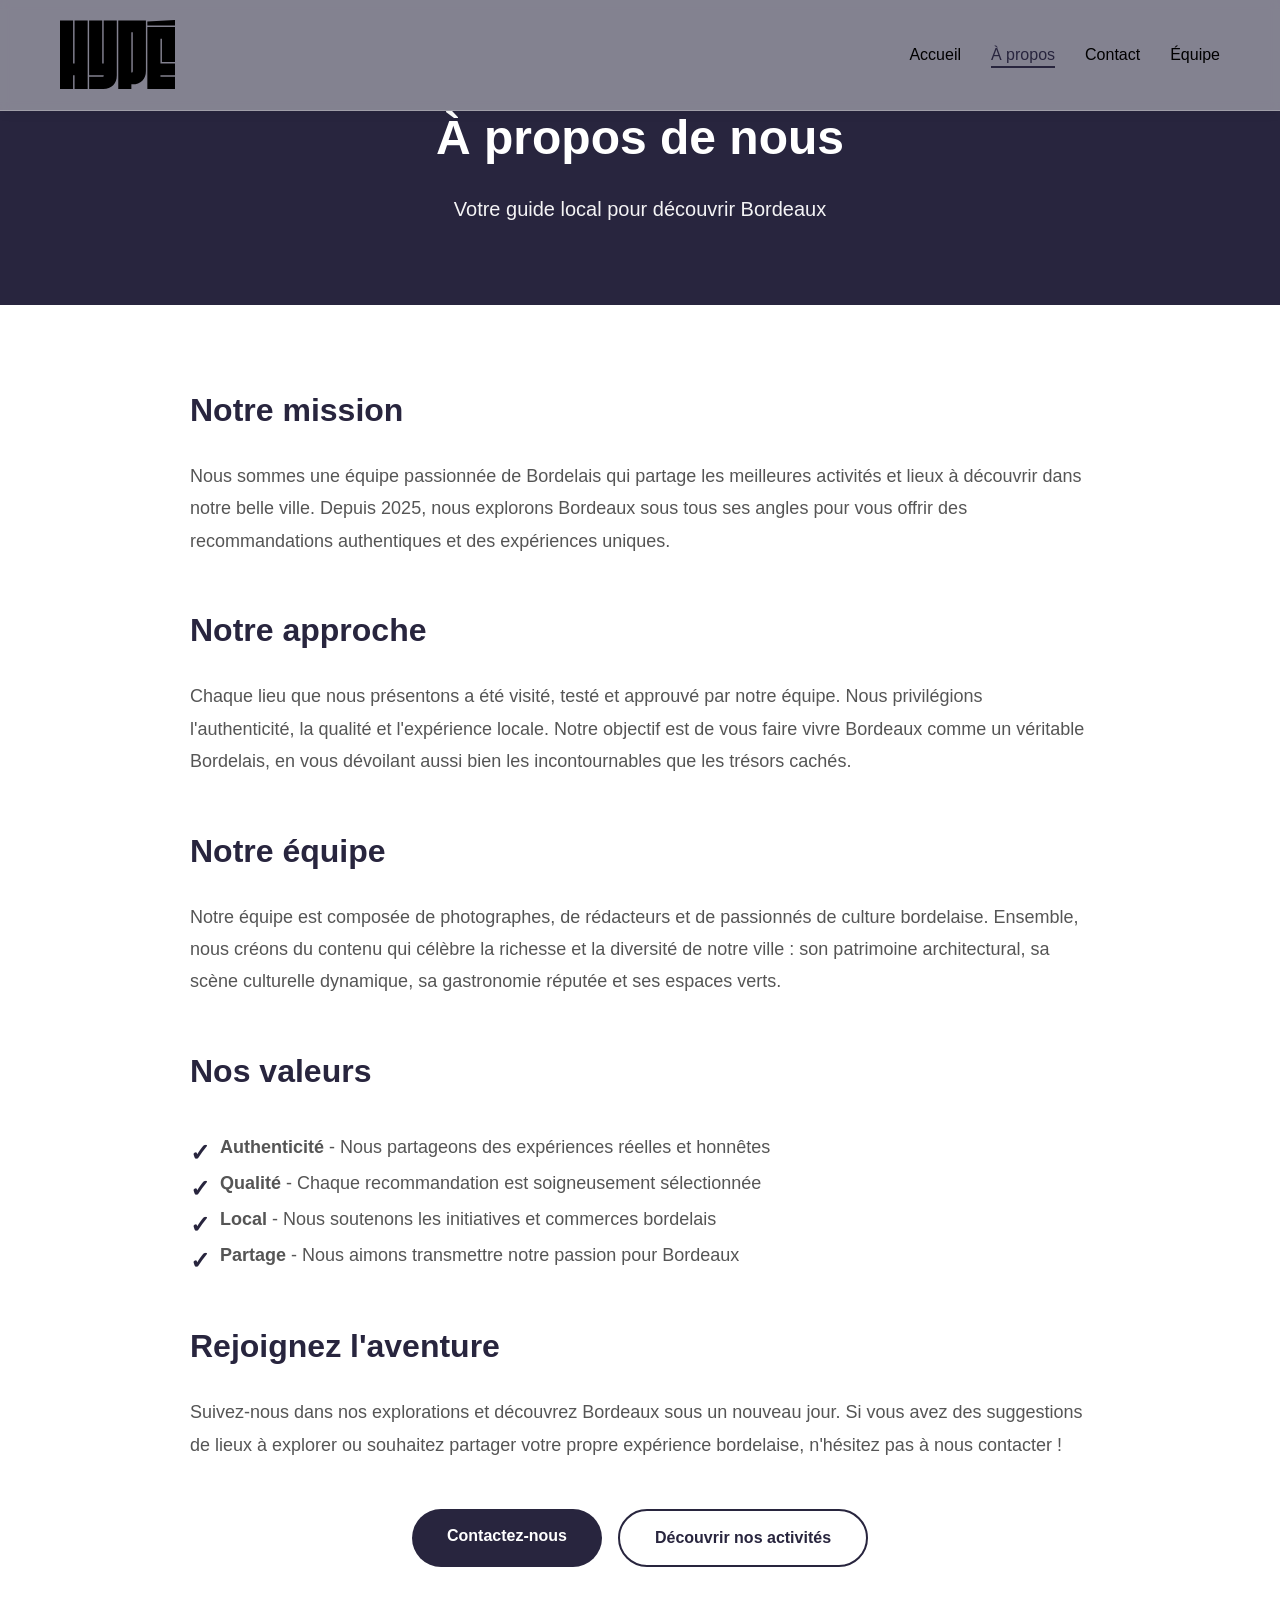
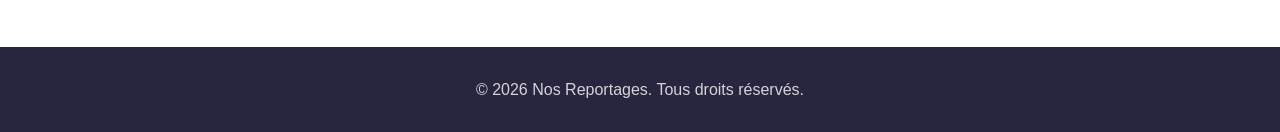
==== about.html @ 266dbe1a "Add main pages and reportages for Bordeaux Activités - Created 'about.html' for information about th" ====
<!DOCTYPE html>
<html lang="fr">
<head>
    <meta charset="UTF-8">
    <meta name="viewport" content="width=device-width, initial-scale=1.0">
    <title>À propos - Bordeaux Activités</title>
    <link rel="stylesheet" href="assets/css/style.css">
</head>
<body>
    <header>
        <div class="container">
            <a href="index.html" class="logo">
                <img src="assets/images/logo/nnoir.svg" alt="Logo Bordeaux Activités" class="logo-light">
                <img src="assets/images/logo/bblanc.svg" alt="Logo Bordeaux Activités" class="logo-dark">
            </a>
            <nav>
                <ul>
                    <li><a href="index.html" class="">Accueil</a></li>
                    <li><a href="about.html" class="active">À propos</a></li>
                    <li><a href="contact.html" class="">Contact</a></li>
                    <li><a href="teams.html" class="">Équipe</a></li>
                </ul>
            </nav>
    </header>
    <script>
        const themeToggle = document.getElementById('themeToggle');
        const html = document.documentElement;

        const savedTheme = localStorage.getItem('theme') || 'light';
        html.setAttribute('data-theme', savedTheme);

        if (themeToggle) {
            themeToggle.addEventListener('click', () => {
                const currentTheme = html.getAttribute('data-theme');
                const newTheme = currentTheme === 'light' ? 'dark' : 'light';
                html.setAttribute('data-theme', newTheme);
                localStorage.setItem('theme', newTheme);
            });
        }
    </script>

    <section class="page-hero">
        <div class="hero-content">
            <h2>À propos de nous</h2>
            <p>Votre guide local pour découvrir Bordeaux</p>
        </div>
    </section>

    <section class="page-content">
        <div class="container">
            <div class="content-wrapper">
                <h3>Notre mission</h3>
                <p>Nous sommes une équipe passionnée de Bordelais qui partage les meilleures activités et lieux à découvrir dans notre belle ville. Depuis 2025, nous explorons Bordeaux sous tous ses angles pour vous offrir des recommandations authentiques et des expériences uniques.</p>

                <h3>Notre approche</h3>
                <p>Chaque lieu que nous présentons a été visité, testé et approuvé par notre équipe. Nous privilégions l'authenticité, la qualité et l'expérience locale. Notre objectif est de vous faire vivre Bordeaux comme un véritable Bordelais, en vous dévoilant aussi bien les incontournables que les trésors cachés.</p>

                <h3>Notre équipe</h3>
                <p>Notre équipe est composée de photographes, de rédacteurs et de passionnés de culture bordelaise. Ensemble, nous créons du contenu qui célèbre la richesse et la diversité de notre ville : son patrimoine architectural, sa scène culturelle dynamique, sa gastronomie réputée et ses espaces verts.</p>

                <h3>Nos valeurs</h3>
                <ul class="values-list">
                    <li><strong>Authenticité</strong> - Nous partageons des expériences réelles et honnêtes</li>
                    <li><strong>Qualité</strong> - Chaque recommandation est soigneusement sélectionnée</li>
                    <li><strong>Local</strong> - Nous soutenons les initiatives et commerces bordelais</li>
                    <li><strong>Partage</strong> - Nous aimons transmettre notre passion pour Bordeaux</li>
                </ul>

                <h3>Rejoignez l'aventure</h3>
                <p>Suivez-nous dans nos explorations et découvrez Bordeaux sous un nouveau jour. Si vous avez des suggestions de lieux à explorer ou souhaitez partager votre propre expérience bordelaise, n'hésitez pas à nous contacter !</p>

                <div class="cta-box">
                    <a href="contact.html" class="btn btn-primary">Contactez-nous</a>
                    <a href="index.html" class="btn btn-secondary">Découvrir nos activités</a>
                </div>
            </div>
        </div>
    </section>

    <footer>
        <div class="container">
            <p>&copy; 2026 Nos Reportages. Tous droits réservés.</p>
        </div>
    </footer>
</body>
</html>
---- assets/css/style.css ----
/* Reset et styles de base */
* {
    margin: 0;
    padding: 0;
    box-sizing: border-box;
}

:root {
    --primary-color: #28253e;
    --secondary-color: #28253e;
    --accent-color: #28253e;
    --dark-bg: #28253e;
    --light-bg: #faf8f5;
    --text-color: #4a4a4a;
    --text-light: #999999;
}

[data-theme="dark"] {
    --primary-color: #28253e;
    --secondary-color: #ff5252;
    --accent-color: #28253e;
    --dark-bg: #2c2c2c;
    --light-bg: #1a1a1a;
    --text-color: #e0e0e0;
    --text-light: #b0b0b0;
}

body {
    font-family: 'Segoe UI', Tahoma, Geneva, Verdana, sans-serif;
    line-height: 1.6;
    color: var(--text-color);
    background-color: var(--light-bg);
    transition: background-color 0.3s, color 0.3s;
}

.container {
    max-width: 1200px;
    margin: 0 auto;
    padding: 0 20px;
}

/* Header */
header {
    position: fixed;
    top: 0;
    left: 0;
    width: 100%;
    background: rgba(255, 255, 255, 0.428);
    color: var(--text-color);
    padding: 20px 0;
    box-shadow: 0 2px 10px rgba(0,0,0,0.08);
    border-bottom: 1px solid rgba(229, 229, 229, 0.3);
    transition: background-color 0.3s, border-color 0.3s;
    z-index: 1000;
    backdrop-filter: blur(5px);
    -webkit-backdrop-filter: blur(5);
}

[data-theme="dark"] header {
    background: rgba(26, 26, 26, 0.6);
    border-bottom-color: rgba(68, 68, 68, 0.3);
    box-shadow: 0 2px 10px rgba(0,0,0,0.3);
}

header .container {
    display: flex;
    justify-content: space-between;
    align-items: center;
}

header .logo {
    display: inline-block;
    text-decoration: none;
    overflow: hidden;
    height: 70px;
}

header .logo img {
    height: 69px;
    width: auto;
    display: block;
    transition: opacity 0.3s;

}

header .logo:hover img {
    opacity: 0.8;
}

header .logo .logo-dark {
    display: none;
}

[data-theme="dark"] header .logo .logo-light {
    display: none;
}

[data-theme="dark"] header .logo .logo-dark {
    display: block;
}

.theme-toggle {
    background: none;
    border: 2px solid var(--text-light);
    border-radius: 50px;
    padding: 8px 12px;
    cursor: pointer;
    font-size: 1.2rem;
    transition: all 0.3s;
    display: flex;
    align-items: center;
    gap: 5px;
}

.theme-toggle:hover {
    border-color: var(--primary-color);
    transform: scale(1.05);
}

.theme-toggle .moon {
    display: none;
}

[data-theme="dark"] .theme-toggle .sun {
    display: none;
}

[data-theme="dark"] .theme-toggle .moon {
    display: inline;
}

nav ul {
    display: flex;
    list-style: none;
    gap: 30px;
}

nav a {
    color: black;
    text-decoration: none;
    font-weight: 500;
    transition: color 0.3s, border-bottom 0.3s;
    border-bottom: 2px solid transparent;
    padding-bottom: 3px;
}

nav a:hover {
    color: var(--primary-color);
    border-bottom: 2px solid var(--primary-color);
}

nav a.active {
    color: var(--primary-color);
    border-bottom: 2px solid var(--primary-color);
}

/* Hero Section Plein Écran */
.hero-fullscreen {
    position: relative;
    height: 100vh;
    min-height: 100vh;
    display: flex;
    align-items: center;
    justify-content: center;
    background: url('../images/hero.jpg') center center/cover no-repeat;
    color: white;
    text-align: center;
    overflow: hidden;
}

.hero-overlay {
    position: absolute;
    top: 0;
    left: 0;
    width: 100%;
    height: 100%;
    background: rgba(0, 0, 0, 0.45);
}

.hero-fullscreen .hero-content {
    position: relative;
    z-index: 2;
    max-width: 900px;
    padding: 0 20px;
    
}

.hero-fullscreen .hero-content h2 {
    font-size: 4rem;
    margin-bottom: 1.5rem;
    font-weight: 700;
    letter-spacing: -0.02em;
    animation: fadeInUp 1s ease;
}

.hero-fullscreen .hero-content p {
    font-size: 1.5rem;
    margin-bottom: 2.5rem;
    opacity: 0.95;
    animation: fadeInUp 1s ease 0.2s;
    animation-fill-mode: backwards;
}

.hero-cta {
    display: flex;
    gap: 1rem;
    justify-content: center;
    flex-wrap: wrap;
    animation: fadeInUp 1s ease 0.4s;
    animation-fill-mode: backwards;
}

.scroll-indicator {
    position: absolute;
    bottom: 40px;
    left: 50%;
    transform: translateX(-50%);
    z-index: 2;
    text-decoration: none;
    cursor: pointer;
    display: flex;
    flex-direction: column;
    align-items: center;
    gap: 5px;
}

.scroll-indicator span {
    font-size: 2.5rem;
    color: white;
    opacity: 0.9;
    display: inline-block;
    animation: scrollDown 2s ease-in-out infinite;
}

.scroll-indicator:hover span {
    animation-play-state: paused;
    transform: scale(1.2);
}

@keyframes fadeInUp {
    from {
        opacity: 0;
        transform: translateY(30px);
    }
    to {
        opacity: 1;
        transform: translateY(0);
    }
}

@keyframes scrollDown {
    0% {
        transform: translateY(0);
        opacity: 0.4;
    }
    50% {
        transform: translateY(15px);
        opacity: 1;
    }
    100% {
        transform: translateY(0);
        opacity: 0.4;
    }
}

/* Hero Page Standard */
.page-hero {
    background: var(--dark-bg);
    color: white;
    padding: 100px 0 80px;
    text-align: center;
}

.page-hero .hero-content h2 {
    font-size: 3rem;
    margin-bottom: 1rem;
    font-weight: 700;
}

.page-hero .hero-content p {
    font-size: 1.25rem;
    opacity: 0.95;
}

/* Grille de reportages */
.reportages-grid {
    padding: 60px 0;
}

.reportages-grid h2 {
    text-align: center;
    font-size: 36px;
    margin-bottom: 40px;
    color: var(--dark-bg);
}

.grid {
    display: grid;
    grid-template-columns: repeat(auto-fill, minmax(350px, 1fr));
    gap: 30px;
}

/* Carte de reportage */
.reportage-card {
    background: white;
    border-radius: 12px;
    overflow: hidden;
    box-shadow: 0 4px 15px rgba(0,0,0,0.1);
    transition: transform 0.3s, box-shadow 0.3s, background-color 0.3s;
}

[data-theme="dark"] .reportage-card {
    background: var(--dark-bg);
    box-shadow: 0 4px 15px rgba(0,0,0,0.4);
}

.reportage-card:hover {
    transform: translateY(-5px);
    box-shadow: 0 8px 25px rgba(0,0,0,0.15);
}

.reportage-card a {
    text-decoration: none;
    color: inherit;
    display: block;
}

.card-image {
    width: 100%;
    height: 250px;
    overflow: hidden;
    background: #e0e0e0;
}

.card-image img {
    width: 100%;
    height: 100%;
    object-fit: cover;
    transition: transform 0.3s;
}

.reportage-card:hover .card-image img {
    transform: scale(1.05);
}

.card-content {
    padding: 25px;
}

.card-content h3 {
    font-size: 22px;
    margin-bottom: 12px;
    color: var(--dark-bg);
}

.card-content .date,
.card-content .location {
    font-size: 14px;
    color: var(--text-light);
    display: block;
    margin-bottom: 8px;
}

.card-content .excerpt {
    margin-top: 15px;
    color: #555;
    line-height: 1.5;
}

/* Page de détail du reportage */
.reportage-detail {
    background: white;
    min-height: calc(100vh - 200px);
}

.reportage-header {
    background: var(--dark-bg);
    color: white;
    padding: 40px 0;
}

.back-link {
    color: white;
    text-decoration: none;
    display: inline-block;
    margin-bottom: 20px;
    font-weight: 500;
    transition: opacity 0.3s;
}

.back-link:hover {
    opacity: 0.8;
}

.reportage-header h1 {
    font-size: 42px;
    margin-bottom: 20px;
}

.reportage-meta {
    display: flex;
    gap: 30px;
    font-size: 16px;
    opacity: 0.9;
}

.reportage-featured-image {
    width: 100%;
    height: 500px;
    overflow: hidden;
    background: #e0e0e0;
}

.reportage-featured-image img {
    width: 100%;
    height: 100%;
    object-fit: cover;
}

.reportage-content {
    padding: 60px 0;
}

.reportage-content .description {
    font-size: 18px;
    line-height: 1.8;
    color: #444;
    margin-bottom: 50px;
    max-width: 800px;
}

/* Galerie */
.gallery {
    margin-top: 50px;
}

.gallery h2 {
    font-size: 32px;
    margin-bottom: 30px;
    color: var(--dark-bg);
}

.gallery-grid {
    display: grid;
    grid-template-columns: repeat(auto-fill, minmax(300px, 1fr));
    gap: 20px;
}

.gallery-item {
    aspect-ratio: 4/3;
    overflow: hidden;
    border-radius: 8px;
    background: #e0e0e0;
}

.gallery-item img {
    width: 100%;
    height: 100%;
    object-fit: cover;
    transition: transform 0.3s;
}

.gallery-item:hover img {
    transform: scale(1.05);
}

.reportage-navigation {
    text-align: center;
    padding: 40px 0;
}

.btn {
    display: inline-block;
    padding: 14px 35px;
    border-radius: 30px;
    text-decoration: none;
    font-weight: 600;
    font-size: 16px;
    transition: all 0.3s;
    border: 2px solid transparent;
}

.btn-primary {
    background: white;
    color: var(--dark-bg);
    border-color: white;
}

.btn-primary:hover {
    transform: translateY(-3px);
    box-shadow: 0 8px 20px rgba(255, 255, 255, 0.3);
    background: white;
    border-color: var(--light-bg);
    color: var(--dark-bg);
}

.btn-secondary {
    background: transparent;
    color: white;
    border-color: white;
}

.btn-secondary:hover {
    background: white;
    color: var(--dark-bg);
    transform: translateY(-3px);
    box-shadow: 0 8px 20px rgba(255, 255, 255, 0.3);
}

/* Pages Contenu */
.page-content {
    padding: 80px 0;
    background: white;
}

.content-wrapper {
    max-width: 900px;
    margin: 0 auto;
}

.content-wrapper h3 {
    font-size: 2rem;
    color: var(--dark-bg);
    margin-top: 3rem;
    margin-bottom: 1.5rem;
}

.content-wrapper h3:first-child {
    margin-top: 0;
}

.content-wrapper p {
    font-size: 1.125rem;
    line-height: 1.8;
    color: #555;
    margin-bottom: 1.5rem;
}

.values-list {
    list-style: none;
    margin: 2rem 0;
}

.values-list li {
    font-size: 1.125rem;
    line-height: 2;
    color: #555;
    padding-left: 30px;
    position: relative;
}

.values-list li::before {
    content: '✓';
    position: absolute;
    left: 0;
    color: var(--dark-bg);
    font-weight: bold;
    font-size: 1.5rem;
}

.cta-box {
    display: flex;
    gap: 1rem;
    justify-content: center;
    margin-top: 3rem;
    flex-wrap: wrap;
}

.cta-box .btn {
    background: var(--primary-color);
    color: white;
    border: none;
}

.cta-box .btn-secondary {
    background: transparent;
    color: var(--primary-color);
    border: 2px solid var(--primary-color);
}

.cta-box .btn:hover {
    transform: translateY(-3px);
    box-shadow: 0 8px 20px rgba(255, 107, 107, 0.3);
    background: var(--secondary-color);
}

.cta-box .btn-secondary:hover {
    background: var(--primary-color);
    color: white;
}

/* Page Contact */
.contact-container {
    display: grid;
    grid-template-columns: 1fr 1.5fr;
    gap: 4rem;
    max-width: 1100px;
    margin: 0 auto;
}

.contact-info h3,
.contact-form h3 {
    font-size: 1.75rem;
    color: var(--dark-bg);
    margin-bottom: 2rem;
}

.info-item {
    margin-bottom: 2.5rem;
}

.info-item h4 {
    font-size: 1.125rem;
    color: var(--primary-color);
    margin-bottom: 0.5rem;
    font-weight: 600;
}

.info-item p {
    font-size: 1rem;
    line-height: 1.6;
    color: #555;
}

.info-item a {
    color: var(--primary-color);
    text-decoration: none;
    font-weight: 500;
}

.info-item a:hover {
    text-decoration: underline;
}

/* Formulaire de contact */
.form-group {
    margin-bottom: 1.5rem;
}

.form-group label {
    display: block;
    font-size: 1rem;
    color: var(--dark-bg);
    margin-bottom: 0.5rem;
    font-weight: 500;
}

.form-group input,
.form-group select,
.form-group textarea {
    width: 100%;
    padding: 12px 15px;
    border: 2px solid #e0e0e0;
    border-radius: 8px;
    font-size: 1rem;
    font-family: inherit;
    transition: border-color 0.3s, background-color 0.3s, color 0.3s;
    background: white;
    color: var(--text-color);
}

[data-theme="dark"] .form-group input,
[data-theme="dark"] .form-group select,
[data-theme="dark"] .form-group textarea {
    background: var(--dark-bg);
    border-color: #444;
    color: var(--text-color);
}

.form-group input:focus,
.form-group select:focus,
.form-group textarea:focus {
    outline: none;
    border-color: var(--secondary-color);
}

.form-group textarea {
    resize: vertical;
}

.contact-form .btn-primary {
    background: var(--primary-color);
    color: white;
    border: none;
    cursor: pointer;
    width: 100%;
}

.contact-form .btn-primary:hover {
    transform: translateY(-2px);
    box-shadow: 0 5px 15px var(--dark-bg);
    background: var(--secondary-color);
}

/* Footer */
footer {
    background: var(--dark-bg);
    color: white;
    padding: 30px 0;
    text-align: center;
}

footer p {
    opacity: 0.8;
}

/* Équipe */
.team-section {
    max-width: 900px;
    margin: 80px auto 100px auto;
    font-family: 'Inter', Arial, sans-serif;
    font-size: 2.3rem;
    color: #222;
}

.team-row {
    display: flex;
    align-items: flex-start;
    justify-content: flex-start;
    gap: 60px;
    margin: 60px 0 60px 0;
}

.team-label {
    min-width: 180px;
    font-size: 1.1rem;
    letter-spacing: 0.12em;
    color: #444;
    text-transform: uppercase;
    margin-top: 0.5em;
}

.team-names {
    flex: 1;
    display: flex;
    align-items: center;
    flex-wrap: wrap;
    gap: 0.7em;
}

.team-member {
    position: relative;
    cursor: pointer;
    transition: color 0.2s;
}

.team-member:hover {
    color: var(--primary-color, #e57373);
}

.team-sep {
    font-size: 1.5rem;
    color: #222;
    margin: 0 0.2em;
}

.filiere-hover {
    position: absolute;
    left: 50%;
    top: 110%;
    transform: translateX(-50%);
    background: #fff;
    color: #e57373;
    border: 1px solid #e57373;
    border-radius: 8px;
    padding: 0.2em 0.7em;
    font-size: 1rem;
    white-space: nowrap;
    box-shadow: 0 2px 8px rgba(0,0,0,0.07);
    z-index: 10;
    animation: fadeIn 0.2s;
}

@keyframes fadeIn {
    from { opacity: 0; transform: translateX(-50%) translateY(10px); }
    to { opacity: 1; transform: translateX(-50%) translateY(0); }
}

hr {
    border: none;
    border-top: 2px solid #222;
    margin: 0 0 0 0;
}

/* Responsive */
@media (max-width: 768px) {
    header .container {
        flex-direction: column;
        gap: 15px;
        text-align: center;
    }

    nav ul {
        flex-direction: column;
        gap: 10px;
    }

    .hero-fullscreen {
        height: 100vh;
        min-height: 500px;
    }

    .hero-fullscreen .hero-content h2 {
        font-size: 2.5rem;
    }

    .hero-fullscreen .hero-content p {
        font-size: 1.125rem;
    }

    .hero-cta {
        flex-direction: column;
    }

    .page-hero .hero-content h2 {
        font-size: 2rem;
    }

    .grid {
        grid-template-columns: 1fr;
    }

    .reportage-header h1 {
        font-size: 28px;
    }

    .reportage-featured-image {
        height: 300px;
    }

    .gallery-grid {
        grid-template-columns: 1fr;
    }

    .contact-container {
        grid-template-columns: 1fr;
        gap: 2rem;
    }

    .content-wrapper h3 {
        font-size: 1.5rem;
    }

    .team-section {
        font-size: 1.8rem;
    }

    .team-label {
        font-size: 1rem;
    }

    .team-member {
        font-size: 1.2rem;
    }

    .filiere-hover {
        font-size: 0.9rem;
        padding: 0.2em 0.5em;
    }
}
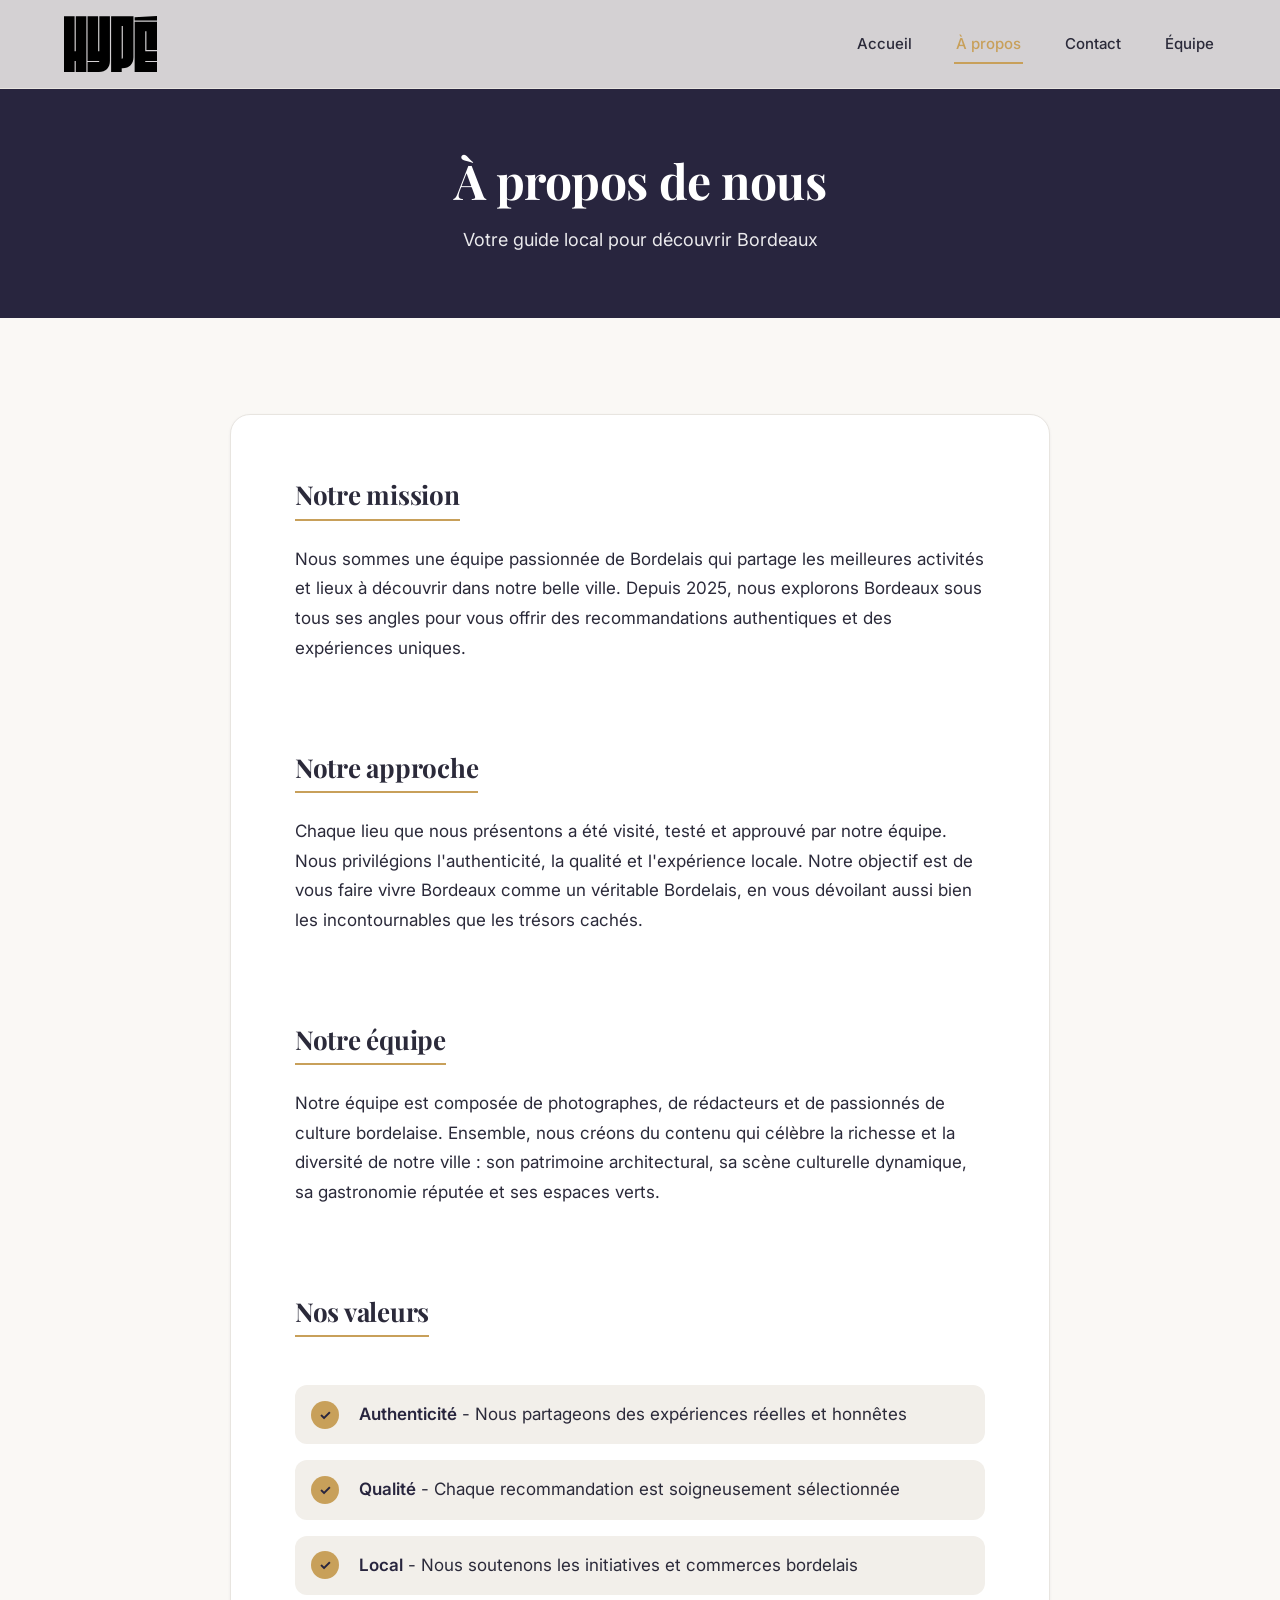
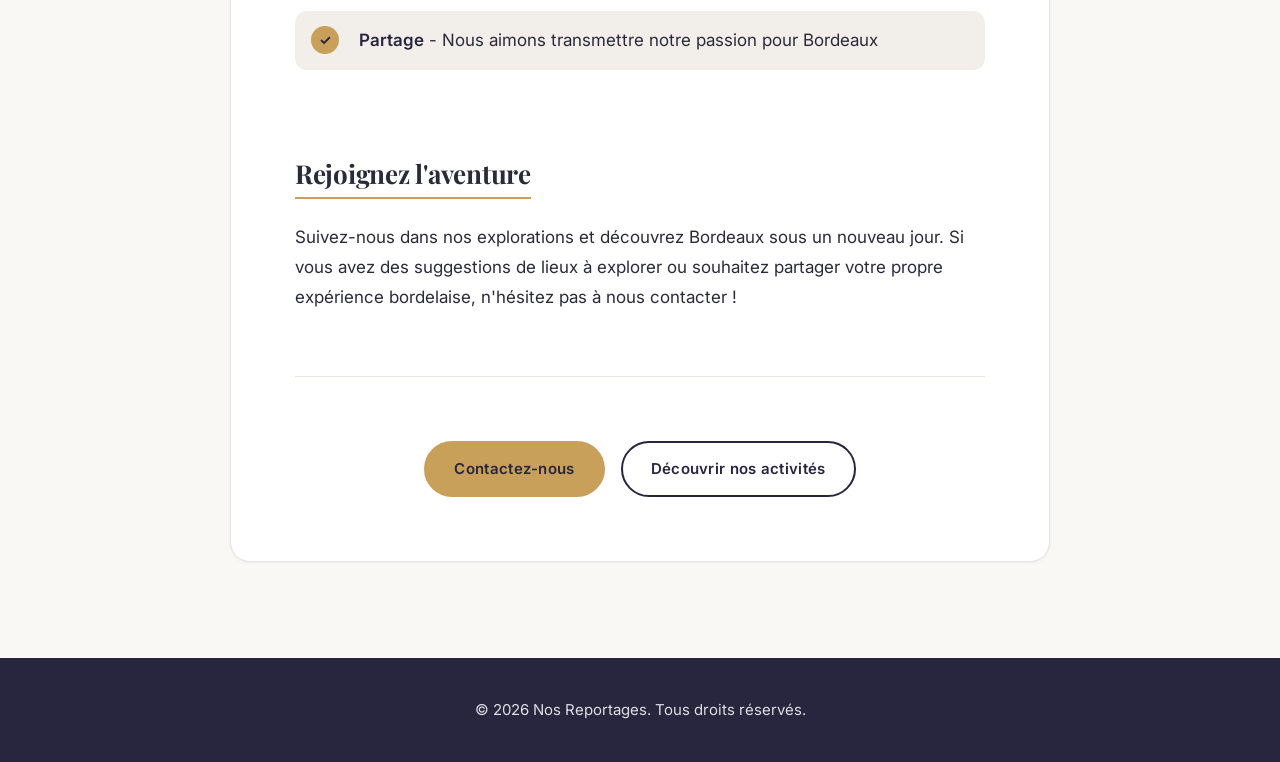
==== commit 800b1480: "Add closing div tag in header and update team section layout - Added a closing div tag in the header" ====
--- a/about.html
+++ b/about.html
@@ -21,6 +21,7 @@
                     <li><a href="teams.html" class="">Équipe</a></li>
                 </ul>
             </nav>
+        </div>
     </header>
     <script>
         const themeToggle = document.getElementById('themeToggle');
--- a/assets/css/style.css
+++ b/assets/css/style.css
@@ -1,90 +1,194 @@
-/* Reset et styles de base */
-* {
+/* ============================================================
+   HYPÉ — BORDEAUX ACTIVITÉS
+   Charte graphique & système de design
+   ============================================================
+   COULEURS
+     Primaire  : #28253E  (navy profond, identité)
+     Accent    : #C8A05A  (or chaud, touche Bordeaux)
+     Fond      : #FAF8F5  (crème)
+     Surface   : #FFFFFF
+     Texte     : #2B2A3A
+     Muet      : #6E6B80
+     Bordure   : #E8E5E0
+
+   TYPOGRAPHIE
+     Titres    : 'Playfair Display', Georgia, serif
+     Corps     : 'Inter', system-ui, sans-serif
+     Échelle   : 0.875 / 1 / 1.125 / 1.25 / 1.5 / 2 / 2.5 / 3.5
+
+   ESPACEMENTS (grille 8px)
+     xs 8  | sm 16 | md 24 | lg 40 | xl 64 | 2xl 96
+
+   Lois UX/UI : Proximité, Similitude, Fitts (44px min),
+   Hick (nav simple), Miller, WCAG AA, hiérarchie claire.
+   ============================================================ */
+
+@import url('https://fonts.googleapis.com/css2?family=Inter:wght@400;500;600;700&family=Playfair+Display:wght@600;700&display=swap');
+
+/* --------------------------------------------------------
+   1. Tokens de design
+-------------------------------------------------------- */
+:root {
+    /* Couleurs */
+    --color-primary: #28253E;
+    --color-primary-hover: #3A3654;
+    --color-accent: #C8A05A;
+    --color-accent-hover: #B48A44;
+    --color-bg: #FAF8F5;
+    --color-surface: #FFFFFF;
+    --color-surface-alt: #F2EFEA;
+    --color-text: #2B2A3A;
+    --color-text-muted: #6E6B80;
+    --color-border: #E8E5E0;
+    --color-overlay: rgba(40, 37, 62, 0.55);
+
+    /* Typographies */
+    --font-heading: 'Playfair Display', Georgia, 'Times New Roman', serif;
+    --font-body: 'Inter', -apple-system, BlinkMacSystemFont, 'Segoe UI', sans-serif;
+
+    /* Espacements (grille 8px) */
+    --space-xs: 0.5rem;
+    --space-sm: 1rem;
+    --space-md: 1.5rem;
+    --space-lg: 2.5rem;
+    --space-xl: 4rem;
+    --space-2xl: 6rem;
+
+    /* Rayons */
+    --radius-sm: 6px;
+    --radius-md: 12px;
+    --radius-lg: 20px;
+    --radius-pill: 999px;
+
+    /* Ombres */
+    --shadow-sm: 0 1px 3px rgba(40, 37, 62, 0.06);
+    --shadow-md: 0 4px 16px rgba(40, 37, 62, 0.08);
+    --shadow-lg: 0 12px 32px rgba(40, 37, 62, 0.14);
+
+    /* Transitions */
+    --ease: cubic-bezier(0.4, 0, 0.2, 1);
+    --duration: 0.25s;
+
+    /* Header */
+    --header-height: 88px;
+}
+
+[data-theme="dark"] {
+    --color-primary: #E8E5E0;
+    --color-primary-hover: #FFFFFF;
+    --color-accent: #D4B06A;
+    --color-accent-hover: #E0BE7E;
+    --color-bg: #15131F;
+    --color-surface: #1E1B2D;
+    --color-surface-alt: #27243A;
+    --color-text: #E8E5E0;
+    --color-text-muted: #A5A2B5;
+    --color-border: #33304A;
+    --color-overlay: rgba(10, 8, 20, 0.65);
+}
+
+/* --------------------------------------------------------
+   2. Reset & base
+-------------------------------------------------------- */
+*,
+*::before,
+*::after {
     margin: 0;
     padding: 0;
     box-sizing: border-box;
 }
 
-:root {
-    --primary-color: #28253e;
-    --secondary-color: #28253e;
-    --accent-color: #28253e;
-    --dark-bg: #28253e;
-    --light-bg: #faf8f5;
-    --text-color: #4a4a4a;
-    --text-light: #999999;
-}
-
-[data-theme="dark"] {
-    --primary-color: #28253e;
-    --secondary-color: #ff5252;
-    --accent-color: #28253e;
-    --dark-bg: #2c2c2c;
-    --light-bg: #1a1a1a;
-    --text-color: #e0e0e0;
-    --text-light: #b0b0b0;
+html {
+    scroll-behavior: smooth;
+    font-size: 16px;
 }
 
 body {
-    font-family: 'Segoe UI', Tahoma, Geneva, Verdana, sans-serif;
+    font-family: var(--font-body);
+    font-size: 1rem;
     line-height: 1.6;
-    color: var(--text-color);
-    background-color: var(--light-bg);
-    transition: background-color 0.3s, color 0.3s;
-}
-
+    color: var(--color-text);
+    background-color: var(--color-bg);
+    -webkit-font-smoothing: antialiased;
+    -moz-osx-font-smoothing: grayscale;
+    transition: background-color var(--duration) var(--ease), color var(--duration) var(--ease);
+}
+
+img {
+    max-width: 100%;
+    display: block;
+}
+
+a {
+    color: inherit;
+    text-decoration: none;
+}
+
+:focus-visible {
+    outline: 3px solid var(--color-accent);
+    outline-offset: 3px;
+    border-radius: var(--radius-sm);
+}
+
+h1, h2, h3, h4 {
+    font-family: var(--font-heading);
+    font-weight: 700;
+    line-height: 1.2;
+    letter-spacing: -0.01em;
+    color: var(--color-text);
+}
+
+/* --------------------------------------------------------
+   3. Layout
+-------------------------------------------------------- */
 .container {
     max-width: 1200px;
     margin: 0 auto;
-    padding: 0 20px;
-}
-
-/* Header */
+    padding: 0 var(--space-md);
+}
+
+/* --------------------------------------------------------
+   4. Header (sticky, verre dépoli)
+-------------------------------------------------------- */
 header {
     position: fixed;
     top: 0;
     left: 0;
-    width: 100%;
-    background: rgba(255, 255, 255, 0.428);
-    color: var(--text-color);
-    padding: 20px 0;
-    box-shadow: 0 2px 10px rgba(0,0,0,0.08);
-    border-bottom: 1px solid rgba(229, 229, 229, 0.3);
-    transition: background-color 0.3s, border-color 0.3s;
+    right: 0;
     z-index: 1000;
-    backdrop-filter: blur(5px);
-    -webkit-backdrop-filter: blur(5);
+    padding: var(--space-sm) 0;
+    background: rgba(250, 248, 245, 0.82);
+    backdrop-filter: blur(12px);
+    -webkit-backdrop-filter: blur(12px);
+    border-bottom: 1px solid var(--color-border);
+    transition: background-color var(--duration) var(--ease), border-color var(--duration) var(--ease);
 }
 
 [data-theme="dark"] header {
-    background: rgba(26, 26, 26, 0.6);
-    border-bottom-color: rgba(68, 68, 68, 0.3);
-    box-shadow: 0 2px 10px rgba(0,0,0,0.3);
+    background: rgba(21, 19, 31, 0.82);
 }
 
 header .container {
     display: flex;
     justify-content: space-between;
     align-items: center;
+    gap: var(--space-md);
 }
 
 header .logo {
-    display: inline-block;
-    text-decoration: none;
-    overflow: hidden;
-    height: 70px;
+    display: flex;
+    align-items: center;
+    height: 56px;
+    transition: opacity var(--duration) var(--ease);
 }
 
 header .logo img {
-    height: 69px;
+    height: 56px;
     width: auto;
-    display: block;
-    transition: opacity 0.3s;
-
-}
-
-header .logo:hover img {
-    opacity: 0.8;
+}
+
+header .logo:hover {
+    opacity: 0.75;
 }
 
 header .logo .logo-dark {
@@ -99,316 +203,335 @@
     display: block;
 }
 
-.theme-toggle {
-    background: none;
-    border: 2px solid var(--text-light);
-    border-radius: 50px;
-    padding: 8px 12px;
-    cursor: pointer;
-    font-size: 1.2rem;
-    transition: all 0.3s;
+/* Navigation — Loi de Hick : options limitées et claires */
+nav ul {
     display: flex;
     align-items: center;
-    gap: 5px;
+    list-style: none;
+    gap: var(--space-lg);
+}
+
+nav a {
+    position: relative;
+    display: inline-block;
+    padding: var(--space-xs) 2px;
+    font-size: 0.9375rem;
+    font-weight: 500;
+    color: var(--color-text);
+    transition: color var(--duration) var(--ease);
+}
+
+nav a::after {
+    content: '';
+    position: absolute;
+    bottom: 0;
+    left: 0;
+    width: 100%;
+    height: 2px;
+    background: var(--color-accent);
+    transform: scaleX(0);
+    transform-origin: right;
+    transition: transform var(--duration) var(--ease);
+}
+
+nav a:hover,
+nav a.active {
+    color: var(--color-accent);
+}
+
+nav a:hover::after,
+nav a.active::after {
+    transform: scaleX(1);
+    transform-origin: left;
+}
+
+/* Bouton thème (si présent) */
+.theme-toggle {
+    min-width: 44px;
+    min-height: 44px;
+    background: none;
+    border: 1.5px solid var(--color-border);
+    border-radius: var(--radius-pill);
+    padding: var(--space-xs) var(--space-sm);
+    cursor: pointer;
+    font-size: 1rem;
+    color: var(--color-text);
+    display: inline-flex;
+    align-items: center;
+    gap: var(--space-xs);
+    transition: all var(--duration) var(--ease);
 }
 
 .theme-toggle:hover {
-    border-color: var(--primary-color);
-    transform: scale(1.05);
-}
-
-.theme-toggle .moon {
-    display: none;
-}
-
-[data-theme="dark"] .theme-toggle .sun {
-    display: none;
-}
-
-[data-theme="dark"] .theme-toggle .moon {
-    display: inline;
-}
-
-nav ul {
-    display: flex;
-    list-style: none;
-    gap: 30px;
-}
-
-nav a {
-    color: black;
-    text-decoration: none;
-    font-weight: 500;
-    transition: color 0.3s, border-bottom 0.3s;
-    border-bottom: 2px solid transparent;
-    padding-bottom: 3px;
-}
-
-nav a:hover {
-    color: var(--primary-color);
-    border-bottom: 2px solid var(--primary-color);
-}
-
-nav a.active {
-    color: var(--primary-color);
-    border-bottom: 2px solid var(--primary-color);
-}
-
-/* Hero Section Plein Écran */
+    border-color: var(--color-accent);
+    color: var(--color-accent);
+}
+
+.theme-toggle .moon { display: none; }
+[data-theme="dark"] .theme-toggle .sun { display: none; }
+[data-theme="dark"] .theme-toggle .moon { display: inline; }
+
+/* --------------------------------------------------------
+   5. Hero plein écran (accueil)
+-------------------------------------------------------- */
 .hero-fullscreen {
     position: relative;
-    height: 100vh;
     min-height: 100vh;
     display: flex;
     align-items: center;
     justify-content: center;
-    background: url('../images/hero.jpg') center center/cover no-repeat;
-    color: white;
+    color: #FFFFFF;
     text-align: center;
+    background: url('../images/hero.jpg') center center / cover no-repeat;
     overflow: hidden;
 }
 
 .hero-overlay {
     position: absolute;
-    top: 0;
-    left: 0;
-    width: 100%;
-    height: 100%;
-    background: rgba(0, 0, 0, 0.45);
+    inset: 0;
+    background: linear-gradient(180deg, rgba(40,37,62,0.35) 0%, rgba(40,37,62,0.65) 100%);
 }
 
 .hero-fullscreen .hero-content {
     position: relative;
     z-index: 2;
     max-width: 900px;
-    padding: 0 20px;
-    
+    padding: 0 var(--space-md);
+    animation: fadeInUp 1s var(--ease);
 }
 
 .hero-fullscreen .hero-content h2 {
-    font-size: 4rem;
-    margin-bottom: 1.5rem;
-    font-weight: 700;
-    letter-spacing: -0.02em;
-    animation: fadeInUp 1s ease;
+    margin-bottom: var(--space-md);
+    font-size: clamp(2.5rem, 6vw, 4rem);
+    color: #FFFFFF;
+}
+
+.hero-fullscreen .hero-content h2 img {
+    max-width: 340px;
+    width: 100%;
+    height: auto;
+    margin: 0 auto;
 }
 
 .hero-fullscreen .hero-content p {
-    font-size: 1.5rem;
-    margin-bottom: 2.5rem;
+    font-size: clamp(1.125rem, 2vw, 1.375rem);
+    margin-bottom: var(--space-lg);
     opacity: 0.95;
-    animation: fadeInUp 1s ease 0.2s;
-    animation-fill-mode: backwards;
 }
 
 .hero-cta {
     display: flex;
-    gap: 1rem;
+    gap: var(--space-sm);
     justify-content: center;
     flex-wrap: wrap;
-    animation: fadeInUp 1s ease 0.4s;
-    animation-fill-mode: backwards;
+    animation: fadeInUp 1s var(--ease) 0.2s both;
 }
 
 .scroll-indicator {
     position: absolute;
-    bottom: 40px;
+    bottom: var(--space-lg);
     left: 50%;
     transform: translateX(-50%);
     z-index: 2;
-    text-decoration: none;
-    cursor: pointer;
     display: flex;
     flex-direction: column;
     align-items: center;
-    gap: 5px;
+    cursor: pointer;
 }
 
 .scroll-indicator span {
-    font-size: 2.5rem;
-    color: white;
+    font-size: 2rem;
+    color: #FFFFFF;
+    opacity: 0.85;
+    animation: scrollDown 2s var(--ease) infinite;
+}
+
+@keyframes fadeInUp {
+    from { opacity: 0; transform: translateY(24px); }
+    to   { opacity: 1; transform: translateY(0); }
+}
+
+@keyframes scrollDown {
+    0%, 100% { transform: translateY(0); opacity: 0.5; }
+    50%      { transform: translateY(12px); opacity: 1; }
+}
+
+/* --------------------------------------------------------
+   6. Hero de page standard (À propos, Contact, Équipe)
+-------------------------------------------------------- */
+.page-hero {
+    background: var(--color-primary);
+    color: #FFFFFF;
+    padding: calc(var(--header-height) + var(--space-xl)) 0 var(--space-xl);
+    text-align: center;
+}
+
+.page-hero .hero-content {
+    max-width: 720px;
+    margin: 0 auto;
+    padding: 0 var(--space-md);
+}
+
+.page-hero .hero-content h2 {
+    font-size: clamp(2.25rem, 4vw, 3rem);
+    margin-bottom: var(--space-sm);
+    color: #FFFFFF;
+}
+
+.page-hero .hero-content p {
+    font-size: 1.125rem;
     opacity: 0.9;
-    display: inline-block;
-    animation: scrollDown 2s ease-in-out infinite;
-}
-
-.scroll-indicator:hover span {
-    animation-play-state: paused;
-    transform: scale(1.2);
-}
-
-@keyframes fadeInUp {
-    from {
-        opacity: 0;
-        transform: translateY(30px);
-    }
-    to {
-        opacity: 1;
-        transform: translateY(0);
-    }
-}
-
-@keyframes scrollDown {
-    0% {
-        transform: translateY(0);
-        opacity: 0.4;
-    }
-    50% {
-        transform: translateY(15px);
-        opacity: 1;
-    }
-    100% {
-        transform: translateY(0);
-        opacity: 0.4;
-    }
-}
-
-/* Hero Page Standard */
-.page-hero {
-    background: var(--dark-bg);
-    color: white;
-    padding: 100px 0 80px;
-    text-align: center;
-}
-
-.page-hero .hero-content h2 {
-    font-size: 3rem;
-    margin-bottom: 1rem;
-    font-weight: 700;
-}
-
-.page-hero .hero-content p {
-    font-size: 1.25rem;
-    opacity: 0.95;
-}
-
-/* Grille de reportages */
+    line-height: 1.6;
+}
+
+/* --------------------------------------------------------
+   7. Grille de reportages (accueil)
+-------------------------------------------------------- */
 .reportages-grid {
-    padding: 60px 0;
+    padding: var(--space-2xl) 0;
 }
 
 .reportages-grid h2 {
     text-align: center;
-    font-size: 36px;
-    margin-bottom: 40px;
-    color: var(--dark-bg);
+    font-size: clamp(2rem, 3vw, 2.5rem);
+    margin-bottom: var(--space-xl);
+    color: var(--color-text);
+}
+
+.reportages-grid h2::after {
+    content: '';
+    display: block;
+    width: 64px;
+    height: 3px;
+    background: var(--color-accent);
+    margin: var(--space-sm) auto 0;
+    border-radius: var(--radius-pill);
 }
 
 .grid {
     display: grid;
-    grid-template-columns: repeat(auto-fill, minmax(350px, 1fr));
-    gap: 30px;
-}
-
-/* Carte de reportage */
+    grid-template-columns: repeat(auto-fill, minmax(340px, 1fr));
+    gap: var(--space-lg);
+}
+
+/* Carte — Loi de Similitude : toutes les cartes partagent la même structure */
 .reportage-card {
-    background: white;
-    border-radius: 12px;
+    background: var(--color-surface);
+    border: 1px solid var(--color-border);
+    border-radius: var(--radius-md);
     overflow: hidden;
-    box-shadow: 0 4px 15px rgba(0,0,0,0.1);
-    transition: transform 0.3s, box-shadow 0.3s, background-color 0.3s;
-}
-
-[data-theme="dark"] .reportage-card {
-    background: var(--dark-bg);
-    box-shadow: 0 4px 15px rgba(0,0,0,0.4);
+    box-shadow: var(--shadow-sm);
+    transition: transform var(--duration) var(--ease),
+                box-shadow var(--duration) var(--ease),
+                border-color var(--duration) var(--ease);
 }
 
 .reportage-card:hover {
-    transform: translateY(-5px);
-    box-shadow: 0 8px 25px rgba(0,0,0,0.15);
+    transform: translateY(-6px);
+    box-shadow: var(--shadow-lg);
+    border-color: var(--color-accent);
 }
 
 .reportage-card a {
-    text-decoration: none;
-    color: inherit;
     display: block;
 }
 
 .card-image {
     width: 100%;
-    height: 250px;
+    aspect-ratio: 3 / 2;
     overflow: hidden;
-    background: #e0e0e0;
+    background: var(--color-surface-alt);
 }
 
 .card-image img {
     width: 100%;
     height: 100%;
     object-fit: cover;
-    transition: transform 0.3s;
+    transition: transform 0.5s var(--ease);
 }
 
 .reportage-card:hover .card-image img {
-    transform: scale(1.05);
+    transform: scale(1.06);
 }
 
 .card-content {
-    padding: 25px;
+    padding: var(--space-md);
 }
 
 .card-content h3 {
-    font-size: 22px;
-    margin-bottom: 12px;
-    color: var(--dark-bg);
+    font-size: 1.375rem;
+    margin-bottom: var(--space-xs);
+    color: var(--color-text);
 }
 
 .card-content .date,
 .card-content .location {
-    font-size: 14px;
-    color: var(--text-light);
     display: block;
-    margin-bottom: 8px;
+    font-size: 0.875rem;
+    color: var(--color-text-muted);
+    margin-bottom: var(--space-xs);
+}
+
+.card-content .location {
+    font-weight: 500;
+    color: var(--color-accent);
 }
 
 .card-content .excerpt {
-    margin-top: 15px;
-    color: #555;
-    line-height: 1.5;
-}
-
-/* Page de détail du reportage */
+    margin-top: var(--space-sm);
+    color: var(--color-text-muted);
+    line-height: 1.6;
+}
+
+/* --------------------------------------------------------
+   8. Page détail reportage
+-------------------------------------------------------- */
 .reportage-detail {
-    background: white;
-    min-height: calc(100vh - 200px);
+    background: var(--color-surface);
 }
 
 .reportage-header {
-    background: var(--dark-bg);
-    color: white;
-    padding: 40px 0;
+    background: var(--color-primary);
+    color: #FFFFFF;
+    padding: calc(var(--header-height) + var(--space-lg)) 0 var(--space-lg);
 }
 
 .back-link {
-    color: white;
-    text-decoration: none;
-    display: inline-block;
-    margin-bottom: 20px;
+    display: inline-flex;
+    align-items: center;
+    gap: var(--space-xs);
+    color: #FFFFFF;
     font-weight: 500;
-    transition: opacity 0.3s;
+    font-size: 0.9375rem;
+    margin-bottom: var(--space-md);
+    opacity: 0.85;
+    transition: opacity var(--duration) var(--ease), transform var(--duration) var(--ease);
 }
 
 .back-link:hover {
-    opacity: 0.8;
+    opacity: 1;
+    transform: translateX(-4px);
 }
 
 .reportage-header h1 {
-    font-size: 42px;
-    margin-bottom: 20px;
+    font-size: clamp(2rem, 4vw, 2.75rem);
+    margin-bottom: var(--space-md);
+    color: #FFFFFF;
 }
 
 .reportage-meta {
     display: flex;
-    gap: 30px;
-    font-size: 16px;
+    flex-wrap: wrap;
+    gap: var(--space-md);
+    font-size: 0.9375rem;
     opacity: 0.9;
 }
 
 .reportage-featured-image {
     width: 100%;
-    height: 500px;
+    height: clamp(280px, 50vh, 520px);
     overflow: hidden;
-    background: #e0e0e0;
+    background: var(--color-surface-alt);
 }
 
 .reportage-featured-image img {
@@ -418,46 +541,46 @@
 }
 
 .reportage-content {
-    padding: 60px 0;
+    padding: var(--space-xl) 0;
 }
 
 .reportage-content .description {
-    font-size: 18px;
+    max-width: 720px;
+    font-size: 1.125rem;
     line-height: 1.8;
-    color: #444;
-    margin-bottom: 50px;
-    max-width: 800px;
+    color: var(--color-text);
+    margin-bottom: var(--space-xl);
 }
 
 /* Galerie */
 .gallery {
-    margin-top: 50px;
+    margin-top: var(--space-xl);
 }
 
 .gallery h2 {
-    font-size: 32px;
-    margin-bottom: 30px;
-    color: var(--dark-bg);
+    font-size: 1.75rem;
+    margin-bottom: var(--space-lg);
+    color: var(--color-text);
 }
 
 .gallery-grid {
     display: grid;
-    grid-template-columns: repeat(auto-fill, minmax(300px, 1fr));
-    gap: 20px;
+    grid-template-columns: repeat(auto-fill, minmax(280px, 1fr));
+    gap: var(--space-sm);
 }
 
 .gallery-item {
-    aspect-ratio: 4/3;
+    aspect-ratio: 4 / 3;
     overflow: hidden;
-    border-radius: 8px;
-    background: #e0e0e0;
+    border-radius: var(--radius-md);
+    background: var(--color-surface-alt);
 }
 
 .gallery-item img {
     width: 100%;
     height: 100%;
     object-fit: cover;
-    transition: transform 0.3s;
+    transition: transform 0.5s var(--ease);
 }
 
 .gallery-item:hover img {
@@ -466,63 +589,95 @@
 
 .reportage-navigation {
     text-align: center;
-    padding: 40px 0;
-}
-
+    padding: var(--space-xl) 0;
+    background: var(--color-bg);
+}
+
+/* --------------------------------------------------------
+   9. Boutons — Loi de Fitts : min 44px, clairs et hiérarchisés
+-------------------------------------------------------- */
 .btn {
-    display: inline-block;
-    padding: 14px 35px;
-    border-radius: 30px;
-    text-decoration: none;
+    display: inline-flex;
+    align-items: center;
+    justify-content: center;
+    min-height: 48px;
+    padding: 0.875rem 1.75rem;
+    border: 2px solid transparent;
+    border-radius: var(--radius-pill);
+    font-family: var(--font-body);
     font-weight: 600;
-    font-size: 16px;
-    transition: all 0.3s;
-    border: 2px solid transparent;
+    font-size: 0.9375rem;
+    letter-spacing: 0.02em;
+    cursor: pointer;
+    transition: all var(--duration) var(--ease);
+    white-space: nowrap;
 }
 
 .btn-primary {
-    background: white;
-    color: var(--dark-bg);
-    border-color: white;
+    background: var(--color-accent);
+    color: var(--color-primary);
+    border-color: var(--color-accent);
 }
 
 .btn-primary:hover {
-    transform: translateY(-3px);
-    box-shadow: 0 8px 20px rgba(255, 255, 255, 0.3);
-    background: white;
-    border-color: var(--light-bg);
-    color: var(--dark-bg);
+    background: var(--color-accent-hover);
+    border-color: var(--color-accent-hover);
+    transform: translateY(-2px);
+    box-shadow: var(--shadow-md);
 }
 
 .btn-secondary {
     background: transparent;
-    color: white;
-    border-color: white;
+    color: #FFFFFF;
+    border-color: rgba(255, 255, 255, 0.8);
 }
 
 .btn-secondary:hover {
-    background: white;
-    color: var(--dark-bg);
-    transform: translateY(-3px);
-    box-shadow: 0 8px 20px rgba(255, 255, 255, 0.3);
-}
-
-/* Pages Contenu */
+    background: #FFFFFF;
+    color: var(--color-primary);
+    transform: translateY(-2px);
+    box-shadow: var(--shadow-md);
+}
+
+/* Variante bouton sur fond clair */
+.page-content .btn-secondary,
+.cta-box .btn-secondary {
+    color: var(--color-primary);
+    border-color: var(--color-primary);
+}
+
+.page-content .btn-secondary:hover,
+.cta-box .btn-secondary:hover {
+    background: var(--color-primary);
+    color: #FFFFFF;
+}
+
+/* --------------------------------------------------------
+   10. Page content (about, contact, equipe)
+-------------------------------------------------------- */
 .page-content {
-    padding: 80px 0;
-    background: white;
+    padding: var(--space-2xl) 0;
+    background: var(--color-bg);
 }
 
 .content-wrapper {
-    max-width: 900px;
+    max-width: 820px;
     margin: 0 auto;
+    background: var(--color-surface);
+    padding: var(--space-xl);
+    border-radius: var(--radius-lg);
+    box-shadow: var(--shadow-sm);
+    border: 1px solid var(--color-border);
 }
 
 .content-wrapper h3 {
-    font-size: 2rem;
-    color: var(--dark-bg);
-    margin-top: 3rem;
-    margin-bottom: 1.5rem;
+    font-size: 1.625rem;
+    color: var(--color-text);
+    margin-top: var(--space-xl);
+    margin-bottom: var(--space-md);
+    padding-bottom: var(--space-xs);
+    border-bottom: 2px solid var(--color-accent);
+    display: inline-block;
 }
 
 .content-wrapper h3:first-child {
@@ -530,331 +685,381 @@
 }
 
 .content-wrapper p {
-    font-size: 1.125rem;
-    line-height: 1.8;
-    color: #555;
-    margin-bottom: 1.5rem;
-}
-
+    font-size: 1.0625rem;
+    line-height: 1.75;
+    color: var(--color-text);
+    margin-bottom: var(--space-md);
+}
+
+/* Liste de valeurs — Loi de Proximité */
 .values-list {
     list-style: none;
-    margin: 2rem 0;
+    margin: var(--space-md) 0;
+    display: grid;
+    gap: var(--space-sm);
 }
 
 .values-list li {
-    font-size: 1.125rem;
-    line-height: 2;
-    color: #555;
-    padding-left: 30px;
     position: relative;
+    padding: var(--space-sm) var(--space-sm) var(--space-sm) var(--space-xl);
+    background: var(--color-surface-alt);
+    border-radius: var(--radius-md);
+    font-size: 1.0625rem;
+    line-height: 1.6;
+    color: var(--color-text);
 }
 
 .values-list li::before {
     content: '✓';
     position: absolute;
-    left: 0;
-    color: var(--dark-bg);
-    font-weight: bold;
-    font-size: 1.5rem;
+    left: var(--space-sm);
+    top: 50%;
+    transform: translateY(-50%);
+    width: 28px;
+    height: 28px;
+    display: inline-flex;
+    align-items: center;
+    justify-content: center;
+    background: var(--color-accent);
+    color: var(--color-primary);
+    border-radius: 50%;
+    font-weight: 700;
+    font-size: 0.875rem;
+}
+
+.values-list li strong {
+    color: var(--color-primary);
+    font-weight: 600;
+}
+
+[data-theme="dark"] .values-list li strong {
+    color: var(--color-accent);
 }
 
 .cta-box {
     display: flex;
-    gap: 1rem;
+    gap: var(--space-sm);
     justify-content: center;
-    margin-top: 3rem;
+    margin-top: var(--space-xl);
+    padding-top: var(--space-xl);
+    border-top: 1px solid var(--color-border);
     flex-wrap: wrap;
 }
 
-.cta-box .btn {
-    background: var(--primary-color);
-    color: white;
-    border: none;
-}
-
-.cta-box .btn-secondary {
-    background: transparent;
-    color: var(--primary-color);
-    border: 2px solid var(--primary-color);
-}
-
-.cta-box .btn:hover {
-    transform: translateY(-3px);
-    box-shadow: 0 8px 20px rgba(255, 107, 107, 0.3);
-    background: var(--secondary-color);
-}
-
-.cta-box .btn-secondary:hover {
-    background: var(--primary-color);
-    color: white;
-}
-
-/* Page Contact */
+/* --------------------------------------------------------
+   11. Page Contact
+-------------------------------------------------------- */
 .contact-container {
     display: grid;
-    grid-template-columns: 1fr 1.5fr;
-    gap: 4rem;
+    grid-template-columns: 1fr 1.3fr;
+    gap: var(--space-xl);
     max-width: 1100px;
     margin: 0 auto;
+    background: var(--color-surface);
+    padding: var(--space-xl);
+    border-radius: var(--radius-lg);
+    box-shadow: var(--shadow-sm);
+    border: 1px solid var(--color-border);
 }
 
 .contact-info h3,
 .contact-form h3 {
-    font-size: 1.75rem;
-    color: var(--dark-bg);
-    margin-bottom: 2rem;
+    font-size: 1.5rem;
+    color: var(--color-text);
+    margin-bottom: var(--space-lg);
+    padding-bottom: var(--space-xs);
+    border-bottom: 2px solid var(--color-accent);
+    display: inline-block;
 }
 
 .info-item {
-    margin-bottom: 2.5rem;
+    margin-bottom: var(--space-lg);
+    padding-left: var(--space-sm);
+    border-left: 3px solid var(--color-accent);
 }
 
 .info-item h4 {
-    font-size: 1.125rem;
-    color: var(--primary-color);
-    margin-bottom: 0.5rem;
+    font-family: var(--font-body);
+    font-size: 0.8125rem;
+    letter-spacing: 0.08em;
+    text-transform: uppercase;
+    color: var(--color-text-muted);
+    margin-bottom: var(--space-xs);
     font-weight: 600;
 }
 
 .info-item p {
     font-size: 1rem;
     line-height: 1.6;
-    color: #555;
+    color: var(--color-text);
 }
 
 .info-item a {
-    color: var(--primary-color);
-    text-decoration: none;
+    color: var(--color-primary);
     font-weight: 500;
+    border-bottom: 1px solid transparent;
+    transition: border-color var(--duration) var(--ease);
+}
+
+[data-theme="dark"] .info-item a {
+    color: var(--color-accent);
 }
 
 .info-item a:hover {
-    text-decoration: underline;
-}
-
-/* Formulaire de contact */
+    border-bottom-color: currentColor;
+}
+
+/* Formulaire */
 .form-group {
-    margin-bottom: 1.5rem;
+    margin-bottom: var(--space-md);
 }
 
 .form-group label {
     display: block;
-    font-size: 1rem;
-    color: var(--dark-bg);
-    margin-bottom: 0.5rem;
-    font-weight: 500;
+    font-size: 0.875rem;
+    font-weight: 600;
+    color: var(--color-text);
+    margin-bottom: var(--space-xs);
+    letter-spacing: 0.01em;
 }
 
 .form-group input,
 .form-group select,
 .form-group textarea {
     width: 100%;
-    padding: 12px 15px;
-    border: 2px solid #e0e0e0;
-    border-radius: 8px;
+    min-height: 48px;
+    padding: 0.75rem 1rem;
+    border: 1.5px solid var(--color-border);
+    border-radius: var(--radius-sm);
     font-size: 1rem;
     font-family: inherit;
-    transition: border-color 0.3s, background-color 0.3s, color 0.3s;
-    background: white;
-    color: var(--text-color);
+    background: var(--color-surface);
+    color: var(--color-text);
+    transition: border-color var(--duration) var(--ease),
+                box-shadow var(--duration) var(--ease);
 }
 
 [data-theme="dark"] .form-group input,
 [data-theme="dark"] .form-group select,
 [data-theme="dark"] .form-group textarea {
-    background: var(--dark-bg);
-    border-color: #444;
-    color: var(--text-color);
+    background: var(--color-surface-alt);
+    border-color: var(--color-border);
 }
 
 .form-group input:focus,
 .form-group select:focus,
 .form-group textarea:focus {
     outline: none;
-    border-color: var(--secondary-color);
+    border-color: var(--color-accent);
+    box-shadow: 0 0 0 3px rgba(200, 160, 90, 0.18);
 }
 
 .form-group textarea {
     resize: vertical;
+    min-height: 140px;
 }
 
 .contact-form .btn-primary {
-    background: var(--primary-color);
-    color: white;
-    border: none;
-    cursor: pointer;
     width: 100%;
+    background: var(--color-primary);
+    color: #FFFFFF;
+    border-color: var(--color-primary);
+    margin-top: var(--space-xs);
 }
 
 .contact-form .btn-primary:hover {
-    transform: translateY(-2px);
-    box-shadow: 0 5px 15px var(--dark-bg);
-    background: var(--secondary-color);
-}
-
-/* Footer */
-footer {
-    background: var(--dark-bg);
-    color: white;
-    padding: 30px 0;
-    text-align: center;
-}
-
-footer p {
-    opacity: 0.8;
-}
-
-/* Équipe */
+    background: var(--color-primary-hover);
+    border-color: var(--color-primary-hover);
+    color: #FFFFFF;
+}
+
+[data-theme="dark"] .contact-form .btn-primary {
+    background: var(--color-accent);
+    color: var(--color-bg);
+    border-color: var(--color-accent);
+}
+
+[data-theme="dark"] .contact-form .btn-primary:hover {
+    background: var(--color-accent-hover);
+    border-color: var(--color-accent-hover);
+}
+
+/* --------------------------------------------------------
+   12. Page Équipe
+-------------------------------------------------------- */
 .team-section {
-    max-width: 900px;
-    margin: 80px auto 100px auto;
-    font-family: 'Inter', Arial, sans-serif;
-    font-size: 2.3rem;
-    color: #222;
-}
-
-.team-row {
+    max-width: 820px;
+    margin: 0 auto;
+    background: var(--color-surface);
+    padding: var(--space-xl);
+    border-radius: var(--radius-lg);
+    box-shadow: var(--shadow-sm);
+    border: 1px solid var(--color-border);
+    display: grid;
+    gap: var(--space-lg);
+}
+
+.team-block {
+    display: grid;
+    grid-template-columns: 180px 1fr;
+    gap: var(--space-lg);
+    align-items: start;
+    padding-bottom: var(--space-lg);
+    border-bottom: 1px solid var(--color-border);
+}
+
+.team-block:last-child {
+    border-bottom: none;
+    padding-bottom: 0;
+}
+
+.team-role {
+    font-family: var(--font-body);
+    font-size: 0.8125rem;
+    letter-spacing: 0.12em;
+    color: var(--color-text-muted);
+    text-transform: uppercase;
+    font-weight: 600;
+    padding-top: 0.5rem;
+}
+
+.team-names {
     display: flex;
-    align-items: flex-start;
-    justify-content: flex-start;
-    gap: 60px;
-    margin: 60px 0 60px 0;
-}
-
-.team-label {
-    min-width: 180px;
-    font-size: 1.1rem;
-    letter-spacing: 0.12em;
-    color: #444;
-    text-transform: uppercase;
-    margin-top: 0.5em;
-}
-
-.team-names {
-    flex: 1;
-    display: flex;
-    align-items: center;
     flex-wrap: wrap;
-    gap: 0.7em;
+    gap: var(--space-sm);
 }
 
 .team-member {
     position: relative;
+    display: inline-flex;
+    align-items: center;
+    justify-content: center;
+    min-height: 44px;
+    padding: var(--space-xs) var(--space-md);
+    font-family: var(--font-heading);
+    font-size: 1.5rem;
+    font-weight: 600;
+    color: var(--color-text);
+    background: var(--color-surface-alt);
+    border: 1.5px solid transparent;
+    border-radius: var(--radius-pill);
     cursor: pointer;
-    transition: color 0.2s;
-}
-
-.team-member:hover {
-    color: var(--primary-color, #e57373);
-}
-
-.team-sep {
-    font-size: 1.5rem;
-    color: #222;
-    margin: 0 0.2em;
-}
-
-.filiere-hover {
-    position: absolute;
-    left: 50%;
-    top: 110%;
-    transform: translateX(-50%);
-    background: #fff;
-    color: #e57373;
-    border: 1px solid #e57373;
-    border-radius: 8px;
-    padding: 0.2em 0.7em;
-    font-size: 1rem;
-    white-space: nowrap;
-    box-shadow: 0 2px 8px rgba(0,0,0,0.07);
-    z-index: 10;
-    animation: fadeIn 0.2s;
-}
-
-@keyframes fadeIn {
-    from { opacity: 0; transform: translateX(-50%) translateY(10px); }
-    to { opacity: 1; transform: translateX(-50%) translateY(0); }
-}
-
-hr {
-    border: none;
-    border-top: 2px solid #222;
-    margin: 0 0 0 0;
-}
-
-/* Responsive */
-@media (max-width: 768px) {
-    header .container {
-        flex-direction: column;
-        gap: 15px;
-        text-align: center;
+    transition: all var(--duration) var(--ease);
+}
+
+.team-member:hover,
+.team-member.hovered {
+    color: var(--color-primary);
+    background: var(--color-accent);
+    border-color: var(--color-accent);
+    transform: translateY(-2px);
+    box-shadow: var(--shadow-md);
+}
+
+[data-theme="dark"] .team-member:hover,
+[data-theme="dark"] .team-member.hovered {
+    color: var(--color-bg);
+}
+
+/* --------------------------------------------------------
+   13. Footer
+-------------------------------------------------------- */
+footer {
+    background: var(--color-primary);
+    color: #FFFFFF;
+    padding: var(--space-lg) 0;
+    text-align: center;
+    font-size: 0.9375rem;
+}
+
+footer p {
+    opacity: 0.85;
+}
+
+/* --------------------------------------------------------
+   14. Responsive (mobile first corrections)
+-------------------------------------------------------- */
+@media (max-width: 820px) {
+    :root {
+        --header-height: 72px;
+    }
+
+    header .logo,
+    header .logo img {
+        height: 44px;
     }
 
     nav ul {
-        flex-direction: column;
-        gap: 10px;
-    }
-
-    .hero-fullscreen {
-        height: 100vh;
-        min-height: 500px;
-    }
-
-    .hero-fullscreen .hero-content h2 {
-        font-size: 2.5rem;
-    }
-
-    .hero-fullscreen .hero-content p {
-        font-size: 1.125rem;
-    }
-
-    .hero-cta {
-        flex-direction: column;
-    }
-
-    .page-hero .hero-content h2 {
-        font-size: 2rem;
+        gap: var(--space-sm);
+    }
+
+    nav a {
+        font-size: 0.875rem;
+    }
+
+    .hero-fullscreen .hero-content h2 img {
+        max-width: 240px;
     }
 
     .grid {
         grid-template-columns: 1fr;
-    }
-
-    .reportage-header h1 {
-        font-size: 28px;
-    }
-
-    .reportage-featured-image {
-        height: 300px;
-    }
-
-    .gallery-grid {
-        grid-template-columns: 1fr;
+        gap: var(--space-md);
     }
 
     .contact-container {
         grid-template-columns: 1fr;
-        gap: 2rem;
-    }
-
-    .content-wrapper h3 {
-        font-size: 1.5rem;
-    }
-
+        gap: var(--space-lg);
+        padding: var(--space-lg);
+    }
+
+    .content-wrapper,
     .team-section {
-        font-size: 1.8rem;
-    }
-
-    .team-label {
-        font-size: 1rem;
+        padding: var(--space-lg);
+    }
+
+    .team-block {
+        grid-template-columns: 1fr;
+        gap: var(--space-sm);
     }
 
     .team-member {
-        font-size: 1.2rem;
-    }
-
-    .filiere-hover {
-        font-size: 0.9rem;
-        padding: 0.2em 0.5em;
-    }
-}
+        font-size: 1.25rem;
+    }
+
+    .hero-cta,
+    .cta-box {
+        flex-direction: column;
+        align-items: stretch;
+    }
+
+    .btn {
+        width: 100%;
+    }
+}
+
+@media (max-width: 480px) {
+    header .container {
+        gap: var(--space-xs);
+    }
+
+    .page-hero {
+        padding: calc(var(--header-height) + var(--space-lg)) 0 var(--space-lg);
+    }
+
+    .reportage-meta {
+        flex-direction: column;
+        gap: var(--space-xs);
+    }
+}
+
+/* Préférences utilisateur : réduire les animations */
+@media (prefers-reduced-motion: reduce) {
+    *,
+    *::before,
+    *::after {
+        animation-duration: 0.01ms !important;
+        animation-iteration-count: 1 !important;
+        transition-duration: 0.01ms !important;
+        scroll-behavior: auto !important;
+    }
+}
